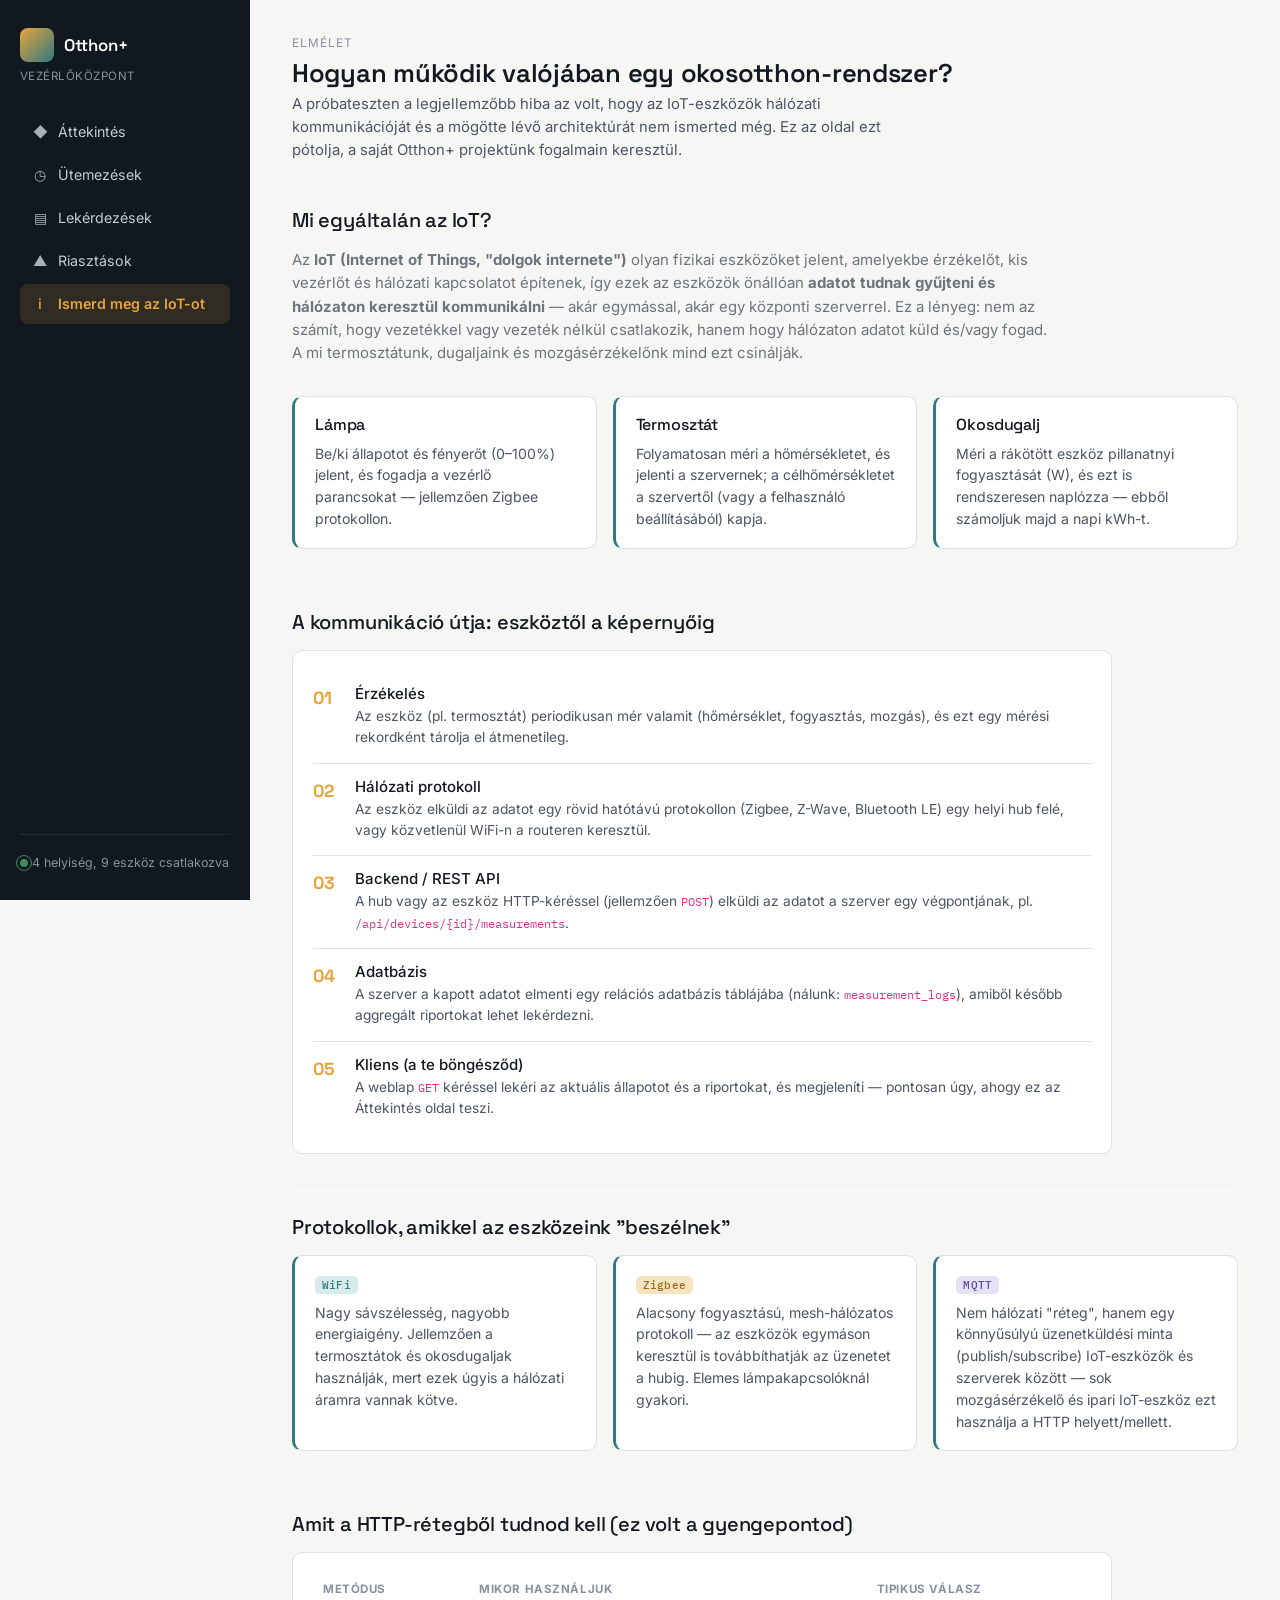
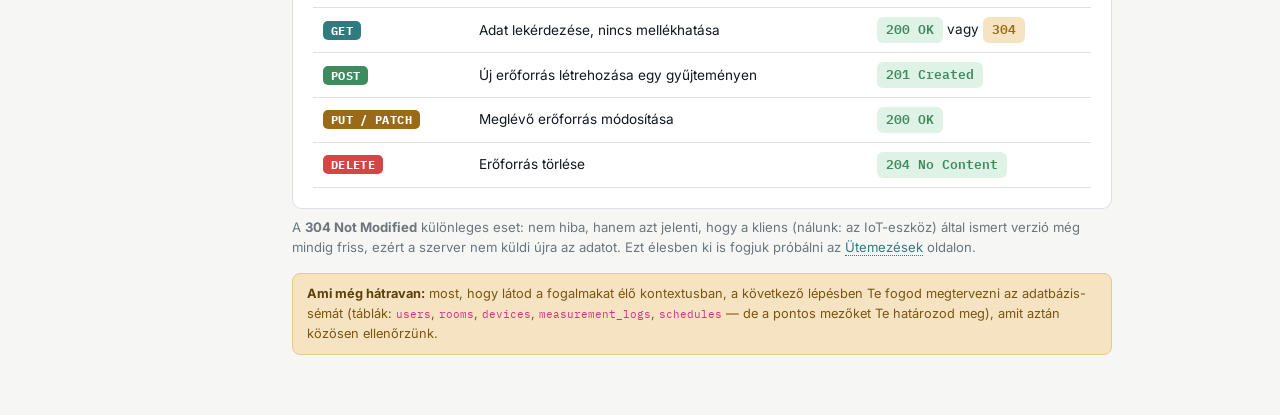
==== frontend/ismerd-meg.html @ bfc38625 "init: frontend letrehozva, mock adatok" ====
<!DOCTYPE html>
<html lang="hu">
<head>
<meta charset="UTF-8">
<meta name="viewport" content="width=device-width, initial-scale=1.0">
<title>Ismerd meg az IoT-ot · Otthon+</title>
<link href="https://cdn.jsdelivr.net/npm/bootstrap@5.3.3/dist/css/bootstrap.min.css" rel="stylesheet">
<link href="https://fonts.googleapis.com/css2?family=Space+Grotesk:wght@500;600;700&family=Inter:wght@400;500;600&family=IBM+Plex+Mono:wght@400;500&display=swap" rel="stylesheet">
<link href="css/styles.css" rel="stylesheet">
</head>
<body>

<div class="app-shell">

  <aside class="sidebar">
    <div class="brand">
      <div class="brand-mark"></div>
      <div class="brand-name">Otthon+</div>
    </div>
    <div class="brand-sub">Vezérlőközpont</div>

    <nav>
      <a href="index.html"><span class="nav-icon">◆</span> Áttekintés</a>
      <a href="utemezesek.html"><span class="nav-icon">◷</span> Ütemezések</a>
      <a href="lekerdezesek.html"><span class="nav-icon">▤</span> Lekérdezések</a>
      <a href="riasztasok.html"><span class="nav-icon">▲</span> Riasztások</a>
      <a href="ismerd-meg.html"><span class="nav-icon">i</span> Ismerd meg az IoT-ot</a>
    </nav>

    <div class="conn-status">
      <span class="live-dot on"></span>
      4 helyiség, 9 eszköz csatlakozva
    </div>
  </aside>

  <main class="main">

    <div class="topbar">
      <div>
        <div class="section-eyebrow">Elmélet</div>
        <h1>Hogyan működik valójában egy okosotthon-rendszer?</h1>
        <p class="lede">
          A próbateszten a legjellemzőbb hiba az volt, hogy az IoT-eszközök
          hálózati kommunikációját és a mögötte lévő architektúrát nem
          ismerted még. Ez az oldal ezt pótolja, a saját Otthon+ projektünk
          fogalmain keresztül.
        </p>
      </div>
    </div>

    <h2 class="h5 mb-3">Mi egyáltalán az IoT?</h2>
    <p class="text-secondary" style="max-width:760px;">
      Az <strong>IoT (Internet of Things, "dolgok internete")</strong> olyan
      fizikai eszközöket jelent, amelyekbe érzékelőt, kis vezérlőt és
      hálózati kapcsolatot építenek, így ezek az eszközök önállóan
      <strong>adatot tudnak gyűjteni és hálózaton keresztül kommunikálni</strong>
      — akár egymással, akár egy központi szerverrel. Ez a lényeg: nem az
      számít, hogy vezetékkel vagy vezeték nélkül csatlakozik, hanem hogy
      hálózaton adatot küld és/vagy fogad. A mi termosztátunk, dugaljaink és
      mozgásérzékelőnk mind ezt csinálják.
    </p>

    <div class="row g-3 my-2">
      <div class="col-md-4">
        <div class="concept-card">
          <h4>Lámpa</h4>
          <p>Be/ki állapotot és fényerőt (0–100%) jelent, és fogadja a
          vezérlő parancsokat — jellemzően Zigbee protokollon.</p>
        </div>
      </div>
      <div class="col-md-4">
        <div class="concept-card">
          <h4>Termosztát</h4>
          <p>Folyamatosan méri a hőmérsékletet, és jelenti a szervernek;
          a célhőmérsékletet a szervertől (vagy a felhasználó beállításából)
          kapja.</p>
        </div>
      </div>
      <div class="col-md-4">
        <div class="concept-card">
          <h4>Okosdugalj</h4>
          <p>Méri a rákötött eszköz pillanatnyi fogyasztását (W), és ezt is
          rendszeresen naplózza — ebből számoljuk majd a napi kWh-t.</p>
        </div>
      </div>
    </div>

    <hr class="divider">

    <h2 class="h5 mb-3">A kommunikáció útja: eszköztől a képernyőig</h2>
    <div class="card-soft" style="max-width:820px;">
      <div class="flow-step">
        <div class="flow-index">01</div>
        <div>
          <h5>Érzékelés</h5>
          <p>Az eszköz (pl. termosztát) periodikusan mér valamit (hőmérséklet,
          fogyasztás, mozgás), és ezt egy mérési rekordként tárolja el
          átmenetileg.</p>
        </div>
      </div>
      <div class="flow-step">
        <div class="flow-index">02</div>
        <div>
          <h5>Hálózati protokoll</h5>
          <p>Az eszköz elküldi az adatot egy rövid hatótávú protokollon
          (Zigbee, Z-Wave, Bluetooth LE) egy helyi hub felé, vagy közvetlenül
          WiFi-n a routeren keresztül.</p>
        </div>
      </div>
      <div class="flow-step">
        <div class="flow-index">03</div>
        <div>
          <h5>Backend / REST API</h5>
          <p>A hub vagy az eszköz HTTP-kéréssel (jellemzően <code>POST</code>)
          elküldi az adatot a szerver egy végpontjának, pl.
          <code>/api/devices/{id}/measurements</code>.</p>
        </div>
      </div>
      <div class="flow-step">
        <div class="flow-index">04</div>
        <div>
          <h5>Adatbázis</h5>
          <p>A szerver a kapott adatot elmenti egy relációs adatbázis
          táblájába (nálunk: <code>measurement_logs</code>), amiből később
          aggregált riportokat lehet lekérdezni.</p>
        </div>
      </div>
      <div class="flow-step">
        <div class="flow-index">05</div>
        <div>
          <h5>Kliens (a te böngésződ)</h5>
          <p>A weblap <code>GET</code> kéréssel lekéri az aktuális állapotot
          és a riportokat, és megjeleníti — pontosan úgy, ahogy ez az
          Áttekintés oldal teszi.</p>
        </div>
      </div>
    </div>

    <hr class="divider">

    <h2 class="h5 mb-3">Protokollok, amikkel az eszközeink "beszélnek"</h2>
    <div class="row g-3">
      <div class="col-md-4">
        <div class="concept-card">
          <h4><span class="badge-protocol wifi">WiFi</span></h4>
          <p>Nagy sávszélesség, nagyobb energiaigény. Jellemzően a
          termosztátok és okosdugaljak használják, mert ezek úgyis a
          hálózati áramra vannak kötve.</p>
        </div>
      </div>
      <div class="col-md-4">
        <div class="concept-card">
          <h4><span class="badge-protocol zigbee">Zigbee</span></h4>
          <p>Alacsony fogyasztású, mesh-hálózatos protokoll — az eszközök
          egymáson keresztül is továbbíthatják az üzenetet a hubig. Elemes
          lámpakapcsolóknál gyakori.</p>
        </div>
      </div>
      <div class="col-md-4">
        <div class="concept-card">
          <h4><span class="badge-protocol mqtt">MQTT</span></h4>
          <p>Nem hálózati "réteg", hanem egy könnyűsúlyú
          üzenetküldési minta (publish/subscribe) IoT-eszközök és szerverek
          között — sok mozgásérzékelő és ipari IoT-eszköz ezt használja
          a HTTP helyett/mellett.</p>
        </div>
      </div>
    </div>

    <hr class="divider">

    <h2 class="h5 mb-3">Amit a HTTP-rétegből tudnod kell (ez volt a gyengepontod)</h2>
    <div class="card-soft" style="max-width:820px;">
      <table class="log-table mb-0">
        <thead>
          <tr><th>Metódus</th><th>Mikor használjuk</th><th>Tipikus válasz</th></tr>
        </thead>
        <tbody>
          <tr>
            <td><span class="method-chip get">GET</span></td>
            <td>Adat lekérdezése, nincs mellékhatása</td>
            <td><span class="status-code s2xx">200 OK</span> vagy <span class="status-code s3xx">304</span></td>
          </tr>
          <tr>
            <td><span class="method-chip post">POST</span></td>
            <td>Új erőforrás létrehozása egy gyűjteményen</td>
            <td><span class="status-code s2xx">201 Created</span></td>
          </tr>
          <tr>
            <td><span class="method-chip put">PUT / PATCH</span></td>
            <td>Meglévő erőforrás módosítása</td>
            <td><span class="status-code s2xx">200 OK</span></td>
          </tr>
          <tr>
            <td><span class="method-chip delete">DELETE</span></td>
            <td>Erőforrás törlése</td>
            <td><span class="status-code s2xx">204 No Content</span></td>
          </tr>
        </tbody>
      </table>
    </div>
    <p class="text-secondary small mt-2" style="max-width:820px;">
      A <strong>304 Not Modified</strong> különleges eset: nem hiba, hanem azt
      jelenti, hogy a kliens (nálunk: az IoT-eszköz) által ismert verzió még
      mindig friss, ezért a szerver nem küldi újra az adatot. Ezt élesben ki
      is fogjuk próbálni az <a class="link-quiet" href="utemezesek.html">Ütemezések</a>
      oldalon.
    </p>

    <div class="todo-note" style="max-width:820px;">
      <strong>Ami még hátravan:</strong> most, hogy látod a fogalmakat
      élő kontextusban, a következő lépésben Te fogod megtervezni az
      adatbázis-sémát (táblák: <code>users</code>, <code>rooms</code>,
      <code>devices</code>, <code>measurement_logs</code>, <code>schedules</code> —
      de a pontos mezőket Te határozod meg), amit aztán közösen ellenőrzünk.
    </div>

  </main>
</div>

<script src="js/data.js"></script>
<script src="js/app.js"></script>
</body>
</html>
---- frontend/css/styles.css ----
/* ==========================================================================
   Otthon+ Vezérlőközpont — design tokens
   Paletta:
     --ink     #12181F  sötét felület / sidebar
     --paper   #F6F7F4  oldal háttér
     --surface #FFFFFF  kártya felület
     --slate   #4B5563  másodlagos szöveg
     --amber   #E8A33D  energia / fogyasztás akcent
     --teal    #2F7B7F  klíma / hőmérséklet akcent
     --signal  #D64545  hiba / riasztás akcent
     --line    #DDE1E6  szegélyek
   Tipográfia: Space Grotesk (display), Inter (body), IBM Plex Mono (adat/log/kód)
   ========================================================================== */

:root {
  --ink: #12181F;
  --ink-soft: #1B232D;
  --paper: #F6F7F4;
  --surface: #FFFFFF;
  --slate: #4B5563;
  --slate-soft: #8891A0;
  --amber: #E8A33D;
  --amber-dim: #F6E3C2;
  --teal: #2F7B7F;
  --teal-dim: #D9EAEA;
  --signal: #D64545;
  --signal-dim: #F6D9D9;
  --line: #DDE1E6;
  --ok: #3D8B5F;
  --radius: 10px;
}

* { box-sizing: border-box; }

body {
  background: var(--paper);
  color: var(--ink);
  font-family: 'Inter', -apple-system, BlinkMacSystemFont, sans-serif;
  font-size: 15px;
  line-height: 1.55;
}

h1, h2, h3, h4, .display-font {
  font-family: 'Space Grotesk', 'Inter', sans-serif;
  letter-spacing: -0.01em;
}

code, pre, .mono, .data-value, .status-code, .sql-console textarea, .log-table td.ts, .badge-protocol {
  font-family: 'IBM Plex Mono', monospace;
}

/* ---------- Layout: sidebar + content ---------- */

.app-shell {
  display: flex;
  min-height: 100vh;
}

.sidebar {
  width: 250px;
  flex-shrink: 0;
  background: var(--ink);
  color: #DDE3E8;
  padding: 28px 20px;
  position: sticky;
  top: 0;
  height: 100vh;
  display: flex;
  flex-direction: column;
}

.sidebar .brand {
  display: flex;
  align-items: center;
  gap: 10px;
  margin-bottom: 6px;
}

.sidebar .brand-mark {
  width: 34px;
  height: 34px;
  border-radius: 8px;
  background: linear-gradient(135deg, var(--amber), var(--teal));
  flex-shrink: 0;
}

.sidebar .brand-name {
  font-family: 'Space Grotesk', sans-serif;
  font-weight: 600;
  font-size: 1.05rem;
  color: #fff;
}

.sidebar .brand-sub {
  font-size: 0.72rem;
  color: var(--slate-soft);
  margin-bottom: 26px;
  letter-spacing: 0.04em;
  text-transform: uppercase;
}

.sidebar nav {
  display: flex;
  flex-direction: column;
  gap: 3px;
}

.sidebar nav a {
  color: #C4CBD3;
  text-decoration: none;
  padding: 9px 12px;
  border-radius: 8px;
  font-size: 0.89rem;
  display: flex;
  align-items: center;
  gap: 10px;
  transition: background 0.15s ease, color 0.15s ease;
}

.sidebar nav a:hover {
  background: rgba(255,255,255,0.06);
  color: #fff;
}

.sidebar nav a.active {
  background: rgba(232,163,61,0.14);
  color: var(--amber);
  font-weight: 600;
}

.sidebar nav .nav-icon {
  width: 16px;
  text-align: center;
  opacity: 0.85;
}

.sidebar .conn-status {
  margin-top: auto;
  padding-top: 18px;
  border-top: 1px solid rgba(255,255,255,0.08);
  font-size: 0.78rem;
  color: var(--slate-soft);
}

.main {
  flex: 1;
  min-width: 0;
  padding: 34px 42px 60px;
}

.topbar {
  display: flex;
  justify-content: space-between;
  align-items: flex-start;
  margin-bottom: 30px;
  flex-wrap: wrap;
  gap: 14px;
}

.topbar h1 {
  font-size: 1.6rem;
  font-weight: 600;
  margin-bottom: 4px;
}

.topbar .lede {
  color: var(--slate);
  max-width: 640px;
  font-size: 0.93rem;
}

/* ---------- Live/status dot (signature element) ---------- */

.live-dot {
  width: 8px;
  height: 8px;
  border-radius: 50%;
  display: inline-block;
  position: relative;
  flex-shrink: 0;
}

.live-dot.on { background: var(--ok); }
.live-dot.off { background: var(--slate-soft); }
.live-dot.alert { background: var(--signal); }

.live-dot.on::after {
  content: '';
  position: absolute;
  inset: -4px;
  border-radius: 50%;
  border: 1.5px solid var(--ok);
  animation: pulse-ring 2.2s ease-out infinite;
}

@keyframes pulse-ring {
  0%   { transform: scale(0.7); opacity: 0.9; }
  80%  { transform: scale(1.6); opacity: 0; }
  100% { transform: scale(1.6); opacity: 0; }
}

@media (prefers-reduced-motion: reduce) {
  .live-dot.on::after { animation: none; }
}

/* ---------- Cards ---------- */

.card-soft {
  background: var(--surface);
  border: 1px solid var(--line);
  border-radius: var(--radius);
  padding: 20px;
}

.room-card {
  background: var(--surface);
  border: 1px solid var(--line);
  border-radius: var(--radius);
  padding: 18px 20px;
  height: 100%;
}

.room-card .room-name {
  font-family: 'Space Grotesk', sans-serif;
  font-weight: 600;
  font-size: 1.02rem;
}

.room-card .room-meta {
  font-size: 0.78rem;
  color: var(--slate-soft);
  margin-bottom: 12px;
}

.device-row {
  display: flex;
  align-items: center;
  gap: 10px;
  padding: 8px 0;
  border-top: 1px solid var(--line);
  font-size: 0.86rem;
}

.device-row:first-of-type { border-top: none; }

.device-row .device-name { flex: 1; }

.device-row .device-value {
  font-family: 'IBM Plex Mono', monospace;
  font-size: 0.82rem;
  color: var(--slate);
}

.badge-protocol {
  font-size: 0.68rem;
  padding: 2px 7px;
  border-radius: 5px;
  background: var(--teal-dim);
  color: var(--teal);
  letter-spacing: 0.02em;
}

.badge-protocol.wifi { background: var(--teal-dim); color: var(--teal); }
.badge-protocol.zigbee { background: var(--amber-dim); color: #9A6A18; }
.badge-protocol.mqtt { background: #E6E1F5; color: #5B47A8; }

.stat-tile {
  background: var(--surface);
  border: 1px solid var(--line);
  border-radius: var(--radius);
  padding: 16px 18px;
}

.stat-tile .stat-label {
  font-size: 0.74rem;
  text-transform: uppercase;
  letter-spacing: 0.05em;
  color: var(--slate-soft);
  margin-bottom: 6px;
}

.stat-tile .stat-value {
  font-family: 'Space Grotesk', sans-serif;
  font-size: 1.6rem;
  font-weight: 600;
}

.stat-tile .stat-value.amber { color: var(--amber); }
.stat-tile .stat-value.teal { color: var(--teal); }

/* ---------- HTTP / status code chips ---------- */

.status-code {
  display: inline-flex;
  align-items: center;
  gap: 6px;
  font-size: 0.8rem;
  padding: 3px 9px;
  border-radius: 6px;
  font-weight: 600;
}

.status-code.s2xx { background: #DEF2E6; color: var(--ok); }
.status-code.s3xx { background: var(--amber-dim); color: #9A6A18; }
.status-code.s4xx, .status-code.s5xx { background: var(--signal-dim); color: var(--signal); }

.method-chip {
  font-family: 'IBM Plex Mono', monospace;
  font-size: 0.74rem;
  font-weight: 700;
  padding: 2px 8px;
  border-radius: 5px;
  color: #fff;
  letter-spacing: 0.03em;
}

.method-chip.get { background: #2F7B7F; }
.method-chip.post { background: #3D8B5F; }
.method-chip.put, .method-chip.patch { background: #9A6A18; }
.method-chip.delete { background: var(--signal); }

/* ---------- Tables / logs ---------- */

.log-table {
  width: 100%;
  border-collapse: collapse;
  font-size: 0.85rem;
}

.log-table th {
  text-align: left;
  font-size: 0.72rem;
  text-transform: uppercase;
  letter-spacing: 0.05em;
  color: var(--slate-soft);
  border-bottom: 1px solid var(--line);
  padding: 8px 10px;
}

.log-table td {
  padding: 9px 10px;
  border-bottom: 1px solid var(--line);
}

.log-table td.ts { color: var(--slate); font-size: 0.8rem; }

/* ---------- SQL console ---------- */

.sql-console textarea {
  width: 100%;
  background: var(--ink);
  color: #E8EDF1;
  border: none;
  border-radius: 8px;
  padding: 16px 18px;
  font-size: 0.9rem;
  min-height: 110px;
  resize: vertical;
}

.sql-console textarea:focus {
  outline: 2px solid var(--amber);
  outline-offset: 1px;
}

.sql-console .console-hint {
  font-size: 0.78rem;
  color: var(--slate-soft);
  margin-top: 8px;
}

.result-placeholder {
  border: 1px dashed var(--line);
  border-radius: var(--radius);
  padding: 28px;
  text-align: center;
  color: var(--slate-soft);
  font-size: 0.88rem;
}

/* ---------- Concept cards (ismerd-meg) ---------- */

.concept-card {
  background: var(--surface);
  border: 1px solid var(--line);
  border-left: 3px solid var(--teal);
  border-radius: var(--radius);
  padding: 18px 20px;
  height: 100%;
}

.concept-card h4 {
  font-size: 1rem;
  margin-bottom: 8px;
}

.concept-card p {
  font-size: 0.88rem;
  color: var(--slate);
  margin-bottom: 0;
}

.flow-step {
  display: flex;
  align-items: flex-start;
  gap: 14px;
  padding: 14px 0;
  border-top: 1px solid var(--line);
}

.flow-step:first-of-type { border-top: none; }

.flow-step .flow-index {
  font-family: 'Space Grotesk', sans-serif;
  font-weight: 700;
  color: var(--amber);
  font-size: 1.1rem;
  width: 28px;
  flex-shrink: 0;
}

.flow-step h5 {
  font-size: 0.94rem;
  margin-bottom: 3px;
}

.flow-step p {
  font-size: 0.86rem;
  color: var(--slate);
  margin-bottom: 0;
}

/* ---------- Misc ---------- */

.section-eyebrow {
  font-size: 0.74rem;
  text-transform: uppercase;
  letter-spacing: 0.08em;
  color: var(--slate-soft);
  margin-bottom: 6px;
}

.divider {
  border: none;
  border-top: 1px solid var(--line);
  margin: 30px 0;
}

.todo-note {
  background: var(--amber-dim);
  border: 1px solid #E8C98A;
  border-radius: 8px;
  padding: 10px 14px;
  font-size: 0.8rem;
  color: #7A5511;
  margin-top: 14px;
}

.todo-note strong { color: #5c4009; }

a.link-quiet { color: var(--teal); text-decoration: none; border-bottom: 1px dotted var(--teal); }
a.link-quiet:hover { color: var(--ink); }

@media (max-width: 860px) {
  .app-shell { flex-direction: column; }
  .sidebar { width: 100%; height: auto; position: relative; }
  .main { padding: 24px; }
}
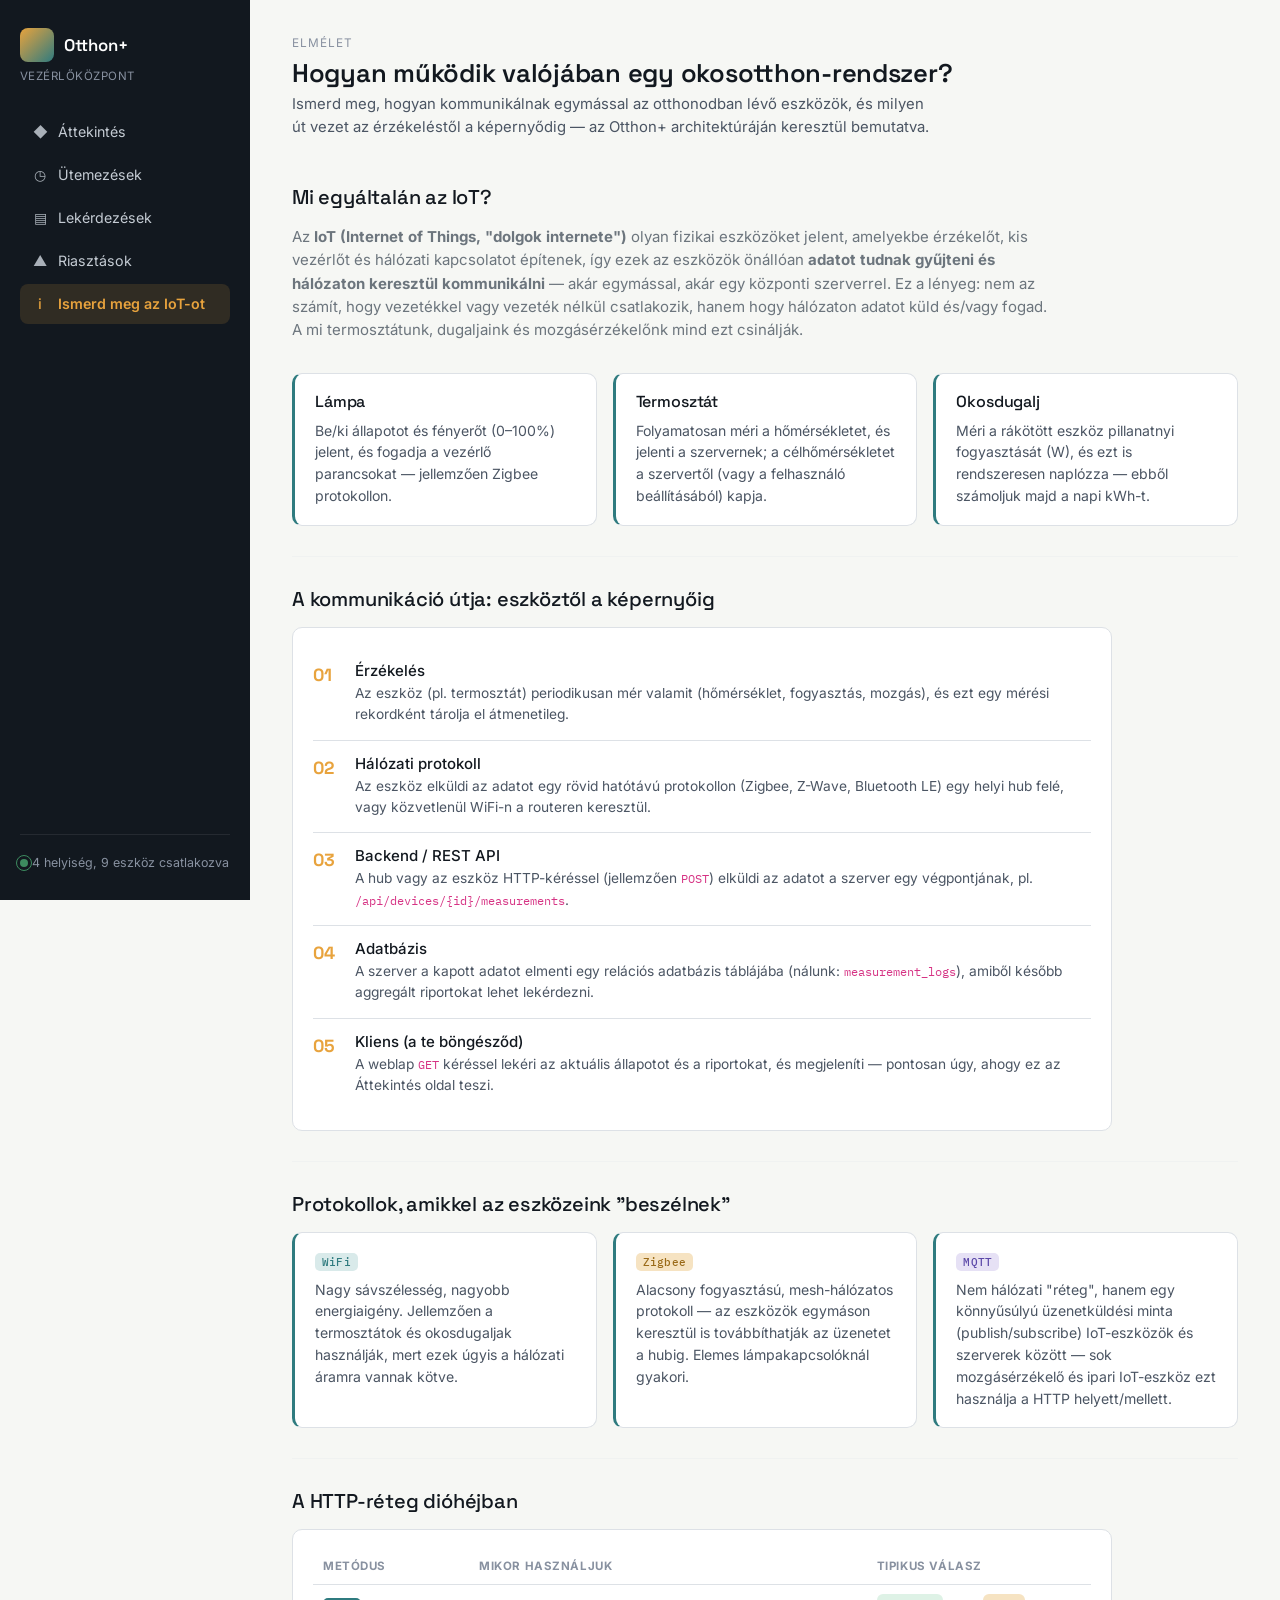
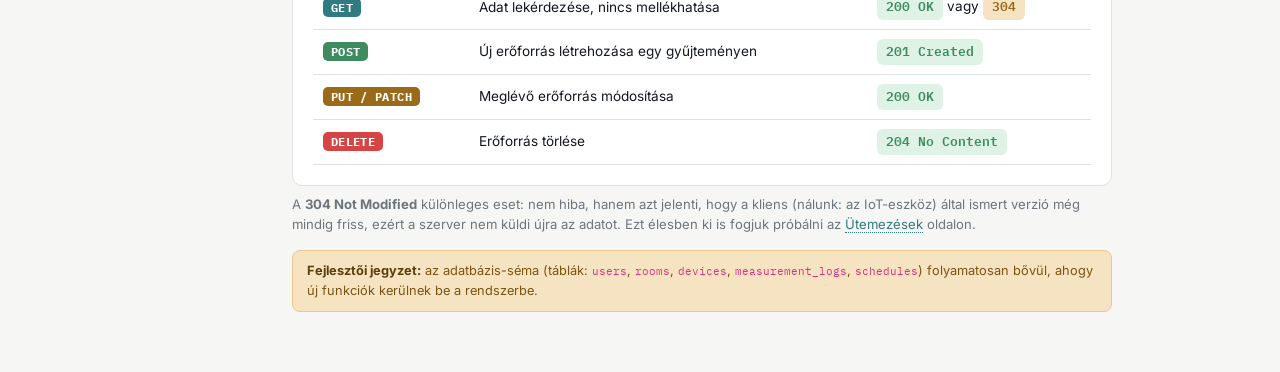
==== commit 9259c307: "full website" ====
--- a/frontend/ismerd-meg.html
+++ b/frontend/ismerd-meg.html
@@ -40,10 +40,9 @@
         <div class="section-eyebrow">Elmélet</div>
         <h1>Hogyan működik valójában egy okosotthon-rendszer?</h1>
         <p class="lede">
-          A próbateszten a legjellemzőbb hiba az volt, hogy az IoT-eszközök
-          hálózati kommunikációját és a mögötte lévő architektúrát nem
-          ismerted még. Ez az oldal ezt pótolja, a saját Otthon+ projektünk
-          fogalmain keresztül.
+          Ismerd meg, hogyan kommunikálnak egymással az otthonodban lévő
+          eszközök, és milyen út vezet az érzékeléstől a képernyődig — az
+          Otthon+ architektúráján keresztül bemutatva.
         </p>
       </div>
     </div>
@@ -169,7 +168,7 @@
 
     <hr class="divider">
 
-    <h2 class="h5 mb-3">Amit a HTTP-rétegből tudnod kell (ez volt a gyengepontod)</h2>
+    <h2 class="h5 mb-3">A HTTP-réteg dióhéjban</h2>
     <div class="card-soft" style="max-width:820px;">
       <table class="log-table mb-0">
         <thead>
@@ -208,11 +207,10 @@
     </p>
 
     <div class="todo-note" style="max-width:820px;">
-      <strong>Ami még hátravan:</strong> most, hogy látod a fogalmakat
-      élő kontextusban, a következő lépésben Te fogod megtervezni az
-      adatbázis-sémát (táblák: <code>users</code>, <code>rooms</code>,
-      <code>devices</code>, <code>measurement_logs</code>, <code>schedules</code> —
-      de a pontos mezőket Te határozod meg), amit aztán közösen ellenőrzünk.
+      <strong>Fejlesztői jegyzet:</strong> az adatbázis-séma (táblák:
+      <code>users</code>, <code>rooms</code>, <code>devices</code>,
+      <code>measurement_logs</code>, <code>schedules</code>) folyamatosan
+      bővül, ahogy új funkciók kerülnek be a rendszerbe.
     </div>
 
   </main>
